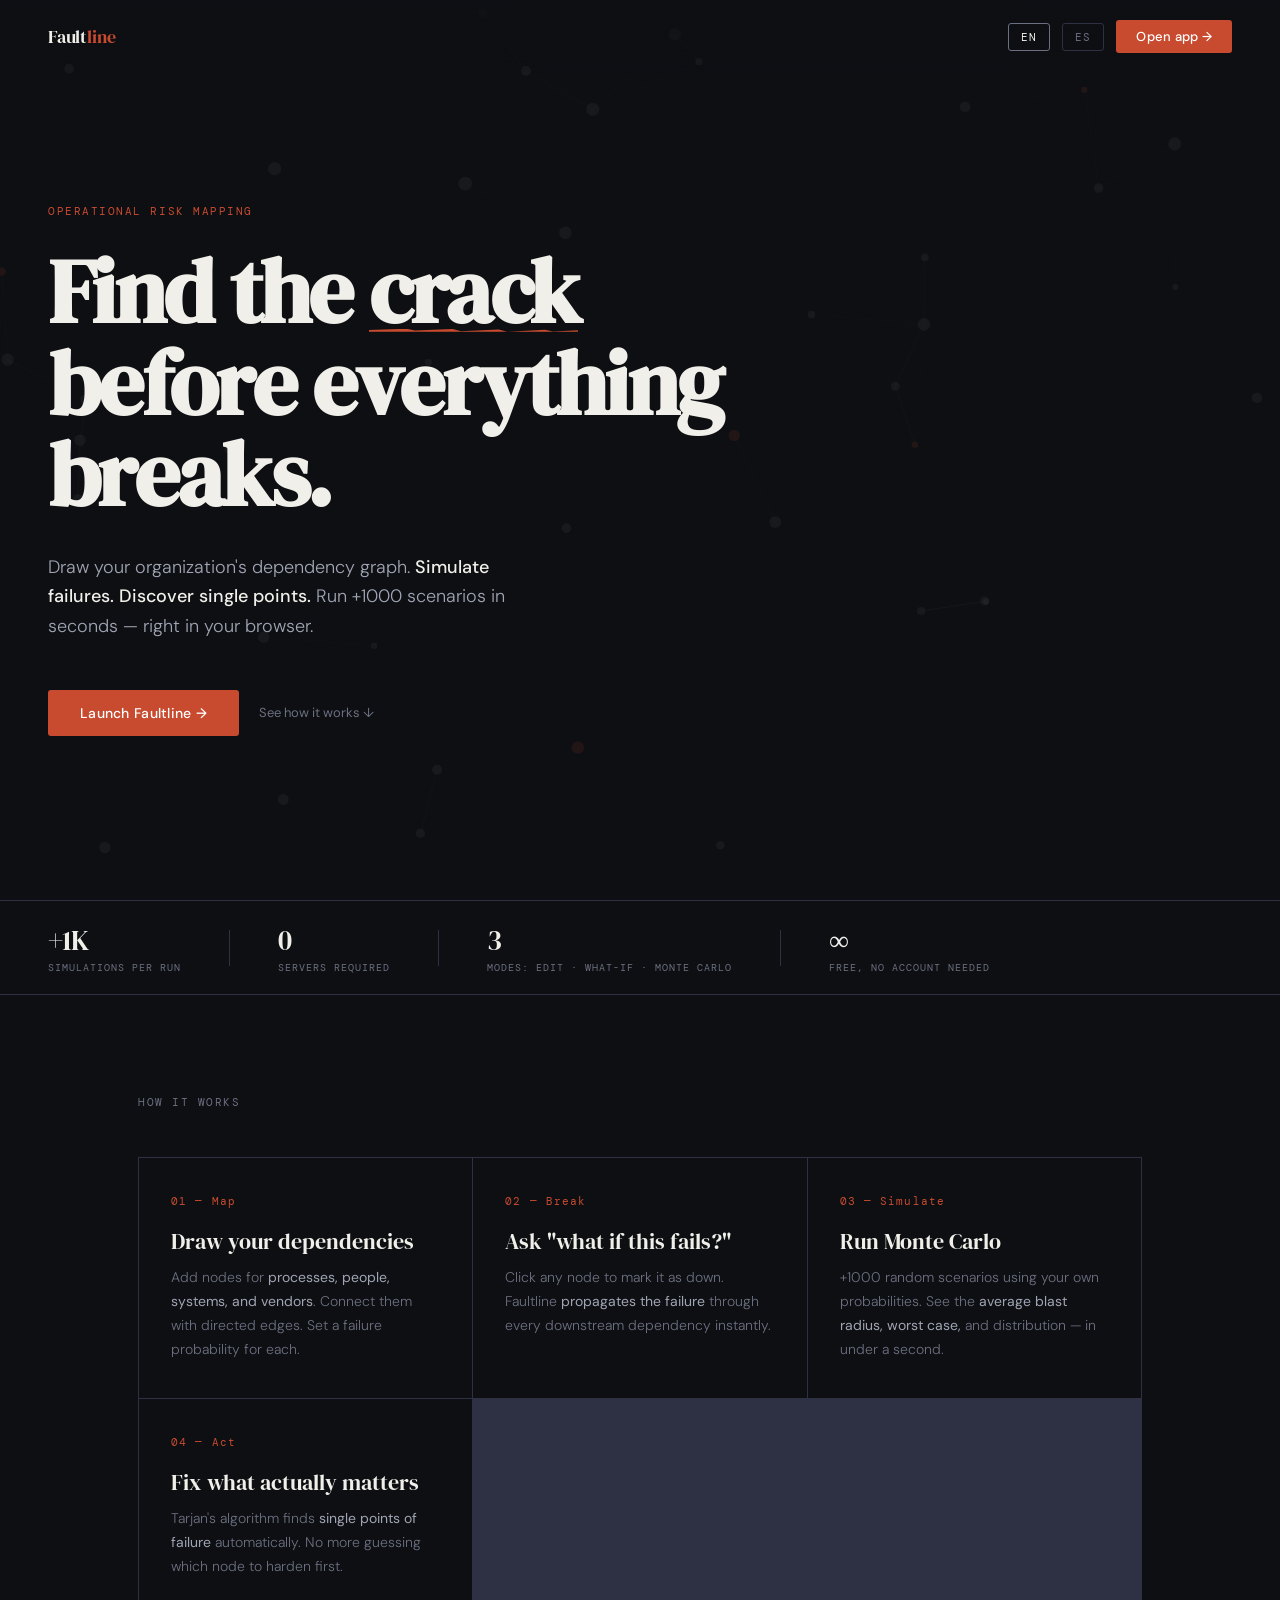
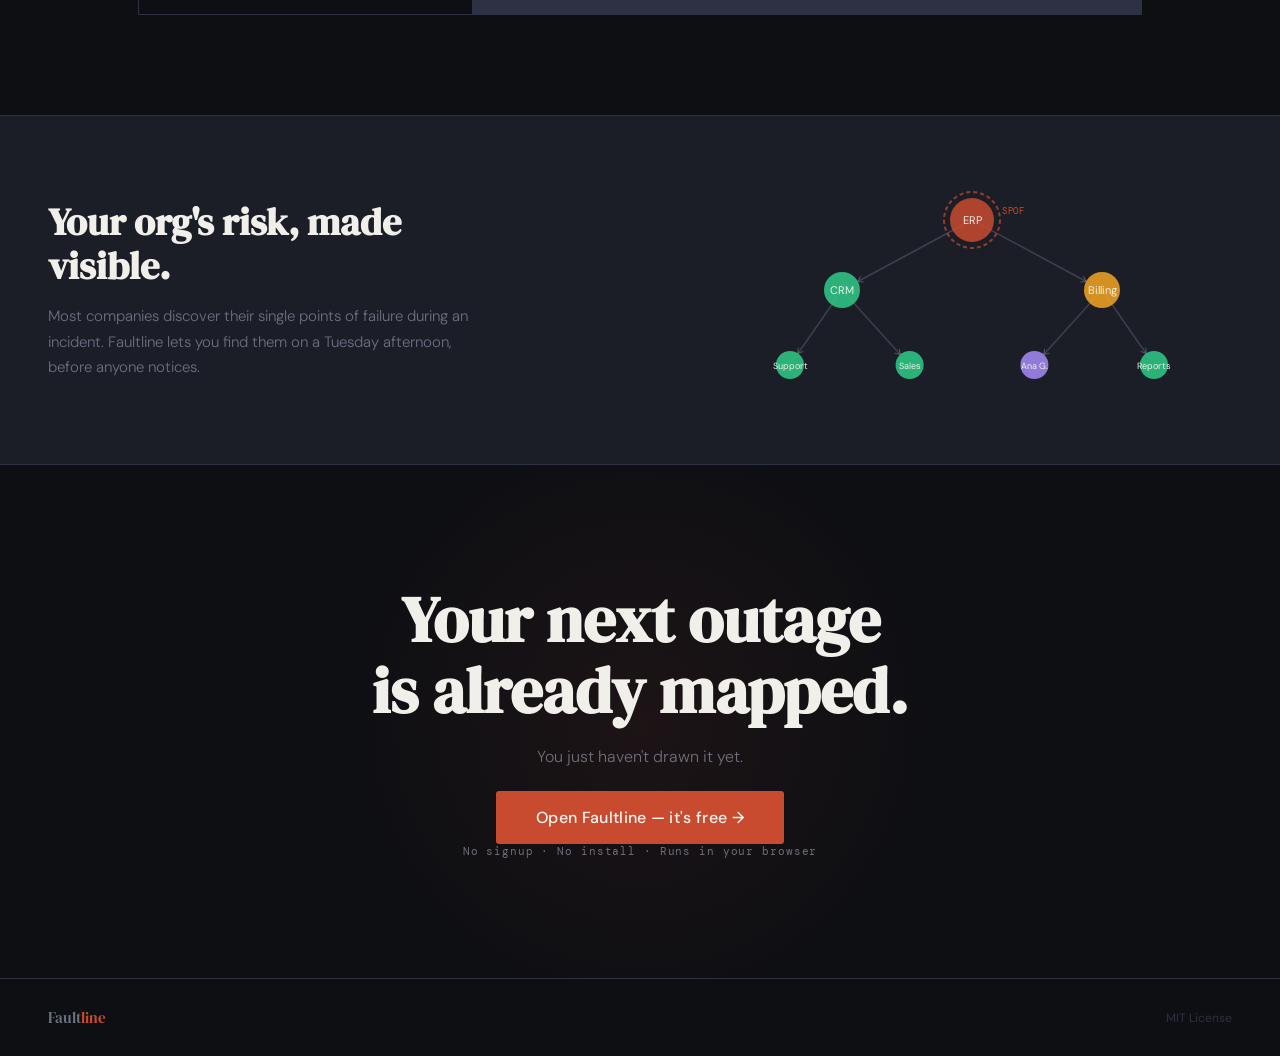
==== index.html @ 4421be66 "First Commit" ====
<!DOCTYPE html>
<html lang="en">
<head>
<meta charset="UTF-8">
<meta name="viewport" content="width=device-width, initial-scale=1.0">
<title>Faultline — Find the crack before everything breaks</title>
<link rel="preconnect" href="https://fonts.googleapis.com">
<link rel="preconnect" href="https://fonts.gstatic.com" crossorigin>
<link href="https://fonts.googleapis.com/css2?family=DM+Serif+Display:ital@0;1&family=DM+Sans:wght@300;400;500&family=DM+Mono&display=swap" rel="stylesheet">
<style>
*, *::before, *::after { box-sizing: border-box; margin: 0; padding: 0; }
:root {
  --ink:#0e0f13; --ink2:#1c1e27; --ink3:#2e3144;
  --smoke:#6b7080; --mist:#a0a5b4; --paper:#f0efe9;
  --crack:#c84b2f; --crack2:#e8623f;
  --serif:'DM Serif Display',Georgia,serif;
  --sans:'DM Sans',system-ui,sans-serif;
  --mono:'DM Mono',monospace;
}
html { scroll-behavior: smooth; }
body { font-family:var(--sans); background:var(--ink); color:var(--paper); min-height:100vh; overflow-x:hidden; }

nav {
  position:fixed; top:0; left:0; right:0; z-index:100;
  display:flex; align-items:center; justify-content:space-between;
  padding:20px 48px;
  background:linear-gradient(to bottom,rgba(14,15,19,.95) 0%,transparent 100%);
}
.nav-logo { font-family:var(--serif); font-size:18px; color:var(--paper); letter-spacing:-.01em; }
.nav-logo em { color:var(--crack); font-style:normal; }
.nav-right { display:flex; align-items:center; gap:12px; }
.lang-btn {
  font-family:var(--mono); font-size:11px; letter-spacing:.1em;
  padding:6px 12px; border-radius:3px; cursor:pointer;
  border:1px solid var(--ink3); background:transparent; color:var(--smoke);
  transition:all .15s;
}
.lang-btn.active { border-color:var(--smoke); color:var(--paper); }
.lang-btn:hover { color:var(--paper); }
.nav-cta {
  font-size:13px; font-weight:500; padding:8px 20px; border-radius:3px;
  background:var(--crack); color:#fff; text-decoration:none; transition:background .15s; letter-spacing:.02em;
}
.nav-cta:hover { background:var(--crack2); }

#hero {
  min-height:100vh; display:flex; flex-direction:column; justify-content:center;
  padding:120px 48px 80px; position:relative; overflow:hidden;
}
#bg-canvas { position:absolute; inset:0; width:100%; height:100%; pointer-events:none; opacity:.18; }
.hero-eyebrow { font-family:var(--mono); font-size:11px; letter-spacing:.14em; text-transform:uppercase; color:var(--crack); margin-bottom:28px; }
.hero-headline { font-family:var(--serif); font-size:clamp(52px,7vw,96px); line-height:1.02; letter-spacing:-.03em; color:var(--paper); max-width:820px; position:relative; }
.crack-word { position:relative; display:inline-block; }
.crack-word::after {
  content:''; position:absolute; bottom:6px; left:0; right:0; height:3px;
  background:var(--crack);
  clip-path:polygon(0% 40%,18% 0%,22% 60%,40% 10%,44% 80%,62% 20%,66% 100%,84% 30%,88% 90%,100% 50%,100% 100%,0% 100%);
}
.hero-sub { margin-top:32px; font-size:18px; font-weight:300; color:var(--mist); max-width:480px; line-height:1.65; }
.hero-sub strong { color:var(--paper); font-weight:500; }
.hero-actions { margin-top:48px; display:flex; align-items:center; gap:20px; flex-wrap:wrap; }
.btn-launch { font-family:var(--sans); font-size:14px; font-weight:500; padding:14px 32px; border-radius:3px; background:var(--crack); color:#fff; text-decoration:none; transition:background .15s; letter-spacing:.02em; }
.btn-launch:hover { background:var(--crack2); }
.btn-ghost { font-size:13px; color:var(--smoke); text-decoration:none; transition:color .15s; }
.btn-ghost:hover { color:var(--paper); }

#proof { padding:20px 48px; border-top:1px solid var(--ink3); border-bottom:1px solid var(--ink3); display:flex; gap:48px; flex-wrap:wrap; align-items:center; }
.proof-item { display:flex; flex-direction:column; gap:2px; }
.proof-num { font-family:var(--serif); font-size:28px; color:var(--paper); letter-spacing:-.03em; }
.proof-lbl { font-family:var(--mono); font-size:10px; letter-spacing:.1em; text-transform:uppercase; color:var(--smoke); }
.proof-sep { width:1px; height:36px; background:var(--ink3); }

#how { padding:100px 48px; max-width:1100px; margin:0 auto; }
.section-eyebrow { font-family:var(--mono); font-size:11px; letter-spacing:.14em; text-transform:uppercase; color:var(--smoke); margin-bottom:48px; }
.how-grid { display:grid; grid-template-columns:repeat(auto-fit,minmax(260px,1fr)); gap:1px; background:var(--ink3); border:1px solid var(--ink3); }
.how-card { background:var(--ink); padding:36px 32px; transition:background .15s; }
.how-card:hover { background:var(--ink2); }
.how-num { font-family:var(--mono); font-size:11px; color:var(--crack); margin-bottom:20px; letter-spacing:.1em; }
.how-title { font-family:var(--serif); font-size:22px; color:var(--paper); margin-bottom:12px; line-height:1.2; }
.how-body { font-size:14px; color:var(--smoke); line-height:1.7; font-weight:300; }
.how-body strong { color:var(--mist); font-weight:400; }

#demo-strip { background:var(--ink2); border-top:1px solid var(--ink3); border-bottom:1px solid var(--ink3); padding:64px 48px; display:flex; align-items:center; justify-content:space-between; gap:48px; flex-wrap:wrap; }
.demo-copy { max-width:420px; }
.demo-copy h2 { font-family:var(--serif); font-size:clamp(28px,3vw,40px); color:var(--paper); line-height:1.15; margin-bottom:16px; }
.demo-copy p { font-size:15px; color:var(--smoke); line-height:1.7; font-weight:300; }
.demo-visual { flex:1; min-width:280px; max-width:520px; }
#mini-graph { width:100%; height:220px; display:block; }

#cta-section { padding:120px 48px; text-align:center; position:relative; overflow:hidden; }
#cta-section::before { content:''; position:absolute; top:50%; left:50%; transform:translate(-50%,-50%); width:600px; height:600px; background:radial-gradient(circle,rgba(200,75,47,.08) 0%,transparent 70%); pointer-events:none; }
.cta-headline { font-family:var(--serif); font-size:clamp(36px,5vw,64px); color:var(--paper); line-height:1.1; margin-bottom:20px; position:relative; }
.cta-sub { font-size:16px; color:var(--smoke); margin-bottom:40px; font-weight:300; }
.cta-note { margin-top:16px; font-family:var(--mono); font-size:11px; color:var(--smoke); letter-spacing:.08em; }

footer { padding:28px 48px; border-top:1px solid var(--ink3); display:flex; justify-content:space-between; align-items:center; flex-wrap:wrap; gap:12px; }
.footer-logo { font-family:var(--serif); font-size:15px; color:var(--smoke); }
.footer-logo em { color:var(--crack); font-style:normal; }
.footer-copy { font-size:12px; color:var(--ink3); }

@media (max-width:640px) {
  nav { padding:16px 24px; }
  #hero { padding:100px 24px 60px; }
  #proof { padding:20px 24px; gap:28px; }
  #how { padding:60px 24px; }
  #demo-strip { padding:48px 24px; }
  #cta-section { padding:80px 24px; }
  footer { padding:24px; }
  .proof-sep { display:none; }
}
@media (prefers-reduced-motion:reduce) { * { animation:none !important; transition:none !important; } }
</style>
</head>
<body>

<nav>
  <div class="nav-logo">Fault<em>line</em></div>
  <div class="nav-right">
    <button class="lang-btn active" onclick="setLang('en')" id="btn-en">EN</button>
    <button class="lang-btn" onclick="setLang('es')" id="btn-es">ES</button>
    <a href="app.html" class="nav-cta" id="nav-cta-link">Open app →</a>
  </div>
</nav>

<section id="hero">
  <svg id="bg-canvas" aria-hidden="true"></svg>
  <div class="hero-eyebrow" id="t-eyebrow"></div>
  <h1 class="hero-headline" id="t-headline"></h1>
  <p class="hero-sub" id="t-sub"></p>
  <div class="hero-actions">
    <a href="app.html" class="btn-launch" id="t-launch"></a>
    <a href="#how" class="btn-ghost" id="t-scroll"></a>
  </div>
</section>

<div id="proof">
  <div class="proof-item"><span class="proof-num">+1K</span><span class="proof-lbl" id="t-p1"></span></div>
  <div class="proof-sep"></div>
  <div class="proof-item"><span class="proof-num">0</span><span class="proof-lbl" id="t-p2"></span></div>
  <div class="proof-sep"></div>
  <div class="proof-item"><span class="proof-num">3</span><span class="proof-lbl" id="t-p3"></span></div>
  <div class="proof-sep"></div>
  <div class="proof-item"><span class="proof-num">∞</span><span class="proof-lbl" id="t-p4"></span></div>
</div>

<section id="how">
  <div class="section-eyebrow" id="t-how-eyebrow"></div>
  <div class="how-grid">
    <div class="how-card"><div class="how-num" id="t-s1n"></div><div class="how-title" id="t-s1t"></div><p class="how-body" id="t-s1b"></p></div>
    <div class="how-card"><div class="how-num" id="t-s2n"></div><div class="how-title" id="t-s2t"></div><p class="how-body" id="t-s2b"></p></div>
    <div class="how-card"><div class="how-num" id="t-s3n"></div><div class="how-title" id="t-s3t"></div><p class="how-body" id="t-s3b"></p></div>
    <div class="how-card"><div class="how-num" id="t-s4n"></div><div class="how-title" id="t-s4t"></div><p class="how-body" id="t-s4b"></p></div>
  </div>
</section>

<div id="demo-strip">
  <div class="demo-copy">
    <h2 id="t-demo-h"></h2>
    <p id="t-demo-p"></p>
  </div>
  <div class="demo-visual">
    <svg id="mini-graph" aria-hidden="true"></svg>
  </div>
</div>

<section id="cta-section">
  <h2 class="cta-headline" id="t-cta-h"></h2>
  <p class="cta-sub" id="t-cta-s"></p>
  <a href="app.html" class="btn-launch" style="font-size:16px;padding:16px 40px" id="t-cta-btn"></a>
  <p class="cta-note" id="t-cta-note"></p>
</section>

<footer>
  <div class="footer-logo">Fault<em>line</em></div>
  <div class="footer-copy">MIT License</div>
</footer>

<script>
const T = {
  en: {
    lang: 'en',
    navCta: 'Open app →',
    eyebrow: 'Operational risk mapping',
    headline: 'Find the <span class="crack-word">crack</span><br>before everything<br>breaks.',
    sub: 'Draw your organization\'s dependency graph. <strong>Simulate failures. Discover single points.</strong> Run +1000 scenarios in seconds — right in your browser.',
    launch: 'Launch Faultline →',
    scroll: 'See how it works ↓',
    p1: 'simulations per run',
    p2: 'servers required',
    p3: 'modes: edit · what-if · monte carlo',
    p4: 'free, no account needed',
    howEyebrow: 'How it works',
    s1n:'01 — Map', s1t:'Draw your dependencies',
    s1b:'Add nodes for <strong>processes, people, systems, and vendors</strong>. Connect them with directed edges. Set a failure probability for each.',
    s2n:'02 — Break', s2t:'Ask "what if this fails?"',
    s2b:'Click any node to mark it as down. Faultline <strong>propagates the failure</strong> through every downstream dependency instantly.',
    s3n:'03 — Simulate', s3t:'Run Monte Carlo',
    s3b:'+1000 random scenarios using your own probabilities. See the <strong>average blast radius, worst case,</strong> and distribution — in under a second.',
    s4n:'04 — Act', s4t:'Fix what actually matters',
    s4b:'Tarjan\'s algorithm finds <strong>single points of failure</strong> automatically. No more guessing which node to harden first.',
    demoH: 'Your org\'s risk, made visible.',
    demoP: 'Most companies discover their single points of failure during an incident. Faultline lets you find them on a Tuesday afternoon, before anyone notices.',
    ctaH: 'Your next outage<br>is already mapped.',
    ctaS: 'You just haven\'t drawn it yet.',
    ctaBtn: 'Open Faultline — it\'s free →',
    ctaNote: 'No signup · No install · Runs in your browser',
  },
  es: {
    lang: 'es',
    navCta: 'Abrir app →',
    eyebrow: 'Mapeo de riesgo operacional',
    headline: 'Encuentra la <span class="crack-word">grieta</span><br>antes de que todo<br>colapse.',
    sub: 'Dibuja el grafo de dependencias de tu organización. <strong>Simula fallos. Descubre puntos únicos.</strong> Corre +1000 escenarios en segundos — directo en tu browser.',
    launch: 'Abrir Faultline →',
    scroll: 'Ver cómo funciona ↓',
    p1: 'simulaciones por corrida',
    p2: 'servidores necesarios',
    p3: 'modos: editar · qué pasa si · monte carlo',
    p4: 'gratis, sin cuenta',
    howEyebrow: 'Cómo funciona',
    s1n:'01 — Mapear', s1t:'Dibuja tus dependencias',
    s1b:'Agrega nodos para <strong>procesos, personas, sistemas y proveedores</strong>. Conéctalos con aristas dirigidas. Define la probabilidad de fallo de cada uno.',
    s2n:'02 — Romper', s2t:'Pregunta "¿qué pasa si falla?"',
    s2b:'Haz clic en cualquier nodo para marcarlo como caído. Faultline <strong>propaga el fallo</strong> por todas las dependencias aguas abajo al instante.',
    s3n:'03 — Simular', s3t:'Corre Monte Carlo',
    s3b:'+1000 escenarios aleatorios usando tus propias probabilidades. Ve el <strong>radio de impacto promedio, el peor caso</strong> y la distribución — en menos de un segundo.',
    s4n:'04 — Actuar', s4t:'Arregla lo que realmente importa',
    s4b:'El algoritmo de Tarjan encuentra <strong>puntos únicos de fallo</strong> automáticamente. Sin adivinar qué nodo reforzar primero.',
    demoH: 'El riesgo de tu org, hecho visible.',
    demoP: 'La mayoría de las empresas descubre sus puntos únicos de fallo durante un incidente. Faultline te deja encontrarlos un martes por la tarde, antes de que alguien se entere.',
    ctaH: 'Tu próximo outage<br>ya está mapeado.',
    ctaS: 'Solo falta que lo dibujes.',
    ctaBtn: 'Abrir Faultline — es gratis →',
    ctaNote: 'Sin registro · Sin instalación · Corre en tu browser',
  }
};

let currentLang = localStorage.getItem('fl-lang') || 'en';

function setLang(lang) {
  currentLang = lang;
  localStorage.setItem('fl-lang', lang);
  document.documentElement.lang = lang;
  document.getElementById('btn-en').classList.toggle('active', lang==='en');
  document.getElementById('btn-es').classList.toggle('active', lang==='es');
  const t = T[lang];
  document.title = lang==='en'
    ? 'Faultline — Find the crack before everything breaks'
    : 'Faultline — Encuentra la grieta antes de que todo colapse';
  document.getElementById('nav-cta-link').textContent = t.navCta;
  document.getElementById('t-eyebrow').textContent = t.eyebrow;
  document.getElementById('t-headline').innerHTML = t.headline;
  document.getElementById('t-sub').innerHTML = t.sub;
  document.getElementById('t-launch').textContent = t.launch;
  document.getElementById('t-scroll').textContent = t.scroll;
  document.getElementById('t-p1').textContent = t.p1;
  document.getElementById('t-p2').textContent = t.p2;
  document.getElementById('t-p3').textContent = t.p3;
  document.getElementById('t-p4').textContent = t.p4;
  document.getElementById('t-how-eyebrow').textContent = t.howEyebrow;
  ['1','2','3','4'].forEach(n => {
    document.getElementById('t-s'+n+'n').textContent = t['s'+n+'n'];
    document.getElementById('t-s'+n+'t').textContent = t['s'+n+'t'];
    document.getElementById('t-s'+n+'b').innerHTML  = t['s'+n+'b'];
  });
  document.getElementById('t-demo-h').textContent = t.demoH;
  document.getElementById('t-demo-p').textContent = t.demoP;
  document.getElementById('t-cta-h').innerHTML  = t.ctaH;
  document.getElementById('t-cta-s').textContent = t.ctaS;
  document.getElementById('t-cta-btn').textContent = t.ctaBtn;
  document.getElementById('t-cta-note').textContent = t.ctaNote;
}

// ── BG GRAPH ──
(function(){
  const svg=document.getElementById('bg-canvas');
  const W=window.innerWidth, H=window.innerHeight;
  svg.setAttribute('viewBox',`0 0 ${W} ${H}`);
  const nodes=[];
  const count=Math.floor(W*H/28000);
  for(let i=0;i<count;i++) nodes.push({x:Math.random()*W,y:Math.random()*H});
  nodes.forEach((a,i)=>{
    nodes.forEach((b,j)=>{
      if(j<=i) return;
      const dx=a.x-b.x,dy=a.y-b.y,d=Math.sqrt(dx*dx+dy*dy);
      if(d<180){
        const l=document.createElementNS('http://www.w3.org/2000/svg','line');
        l.setAttribute('x1',a.x);l.setAttribute('y1',a.y);
        l.setAttribute('x2',b.x);l.setAttribute('y2',b.y);
        l.setAttribute('stroke','#f0efe9');l.setAttribute('stroke-width','0.5');
        l.setAttribute('stroke-opacity',String(.3*(1-d/180)));
        svg.appendChild(l);
      }
    });
  });
  nodes.forEach((n,i)=>{
    const c=document.createElementNS('http://www.w3.org/2000/svg','circle');
    c.setAttribute('cx',n.x);c.setAttribute('cy',n.y);c.setAttribute('r',3+Math.random()*4);
    const isCrack=i%9===0;
    c.setAttribute('fill',isCrack?'#c84b2f':'#f0efe9');
    c.setAttribute('fill-opacity',isCrack?'0.6':'0.25');
    svg.appendChild(c);
  });
})();

// ── MINI GRAPH ──
(function(){
  const svg=document.getElementById('mini-graph');
  const W=svg.clientWidth||480, H=220;
  svg.setAttribute('viewBox',`0 0 ${W} ${H}`);
  const ns=[
    {x:W*.5,y:40,label:'ERP',color:'#c84b2f',r:22,spof:true},
    {x:W*.25,y:110,label:'CRM',color:'#2ecc88',r:18},
    {x:W*.75,y:110,label:'Billing',color:'#f5a623',r:18},
    {x:W*.15,y:185,label:'Support',color:'#2ecc88',r:14},
    {x:W*.38,y:185,label:'Sales',color:'#2ecc88',r:14},
    {x:W*.62,y:185,label:'Ana G.',color:'#a78bfa',r:14},
    {x:W*.85,y:185,label:'Reports',color:'#2ecc88',r:14},
  ];
  const es=[[0,1],[0,2],[1,3],[1,4],[2,5],[2,6]];
  const defs=document.createElementNS('http://www.w3.org/2000/svg','defs');
  defs.innerHTML=`<marker id="ma" viewBox="0 0 10 10" refX="8" refY="5" markerWidth="5" markerHeight="5" orient="auto-start-reverse"><path d="M2 1L8 5L2 9" fill="none" stroke="rgba(160,165,180,.4)" stroke-width="1.5" stroke-linecap="round"/></marker>`;
  svg.appendChild(defs);
  es.forEach(([a,b])=>{
    const na=ns[a],nb=ns[b],dx=nb.x-na.x,dy=nb.y-na.y,l=Math.sqrt(dx*dx+dy*dy);
    const line=document.createElementNS('http://www.w3.org/2000/svg','line');
    line.setAttribute('x1',na.x);line.setAttribute('y1',na.y);
    line.setAttribute('x2',nb.x-(dx/l)*nb.r);line.setAttribute('y2',nb.y-(dy/l)*nb.r);
    line.setAttribute('stroke','rgba(160,165,180,.25)');line.setAttribute('stroke-width','1.5');
    line.setAttribute('marker-end','url(#ma)');
    svg.appendChild(line);
  });
  ns.forEach(n=>{
    const g=document.createElementNS('http://www.w3.org/2000/svg','g');
    if(n.spof){
      const ring=document.createElementNS('http://www.w3.org/2000/svg','circle');
      ring.setAttribute('cx',n.x);ring.setAttribute('cy',n.y);ring.setAttribute('r',n.r+6);
      ring.setAttribute('fill','none');ring.setAttribute('stroke','#c84b2f');
      ring.setAttribute('stroke-width','2');ring.setAttribute('stroke-dasharray','4 3');ring.setAttribute('opacity','0.7');
      g.appendChild(ring);
      const tag=document.createElementNS('http://www.w3.org/2000/svg','text');
      tag.setAttribute('x',n.x+n.r+8);tag.setAttribute('y',n.y-6);
      tag.setAttribute('font-family','DM Mono,monospace');tag.setAttribute('font-size','9');
      tag.setAttribute('fill','#c84b2f');tag.setAttribute('letter-spacing','0.08em');
      tag.textContent='SPOF'; g.appendChild(tag);
    }
    const c=document.createElementNS('http://www.w3.org/2000/svg','circle');
    c.setAttribute('cx',n.x);c.setAttribute('cy',n.y);c.setAttribute('r',n.r);
    c.setAttribute('fill',n.color);c.setAttribute('fill-opacity','0.85');
    g.appendChild(c);
    const t=document.createElementNS('http://www.w3.org/2000/svg','text');
    t.setAttribute('x',n.x);t.setAttribute('y',n.y+4);t.setAttribute('text-anchor','middle');
    t.setAttribute('font-family','DM Sans,sans-serif');t.setAttribute('font-size',n.r>16?'11':'9');
    t.setAttribute('fill','#f0efe9');t.setAttribute('pointer-events','none');
    t.textContent=n.label; g.appendChild(t);
    svg.appendChild(g);
  });
})();

setLang(currentLang);
</script>
</body>
</html>
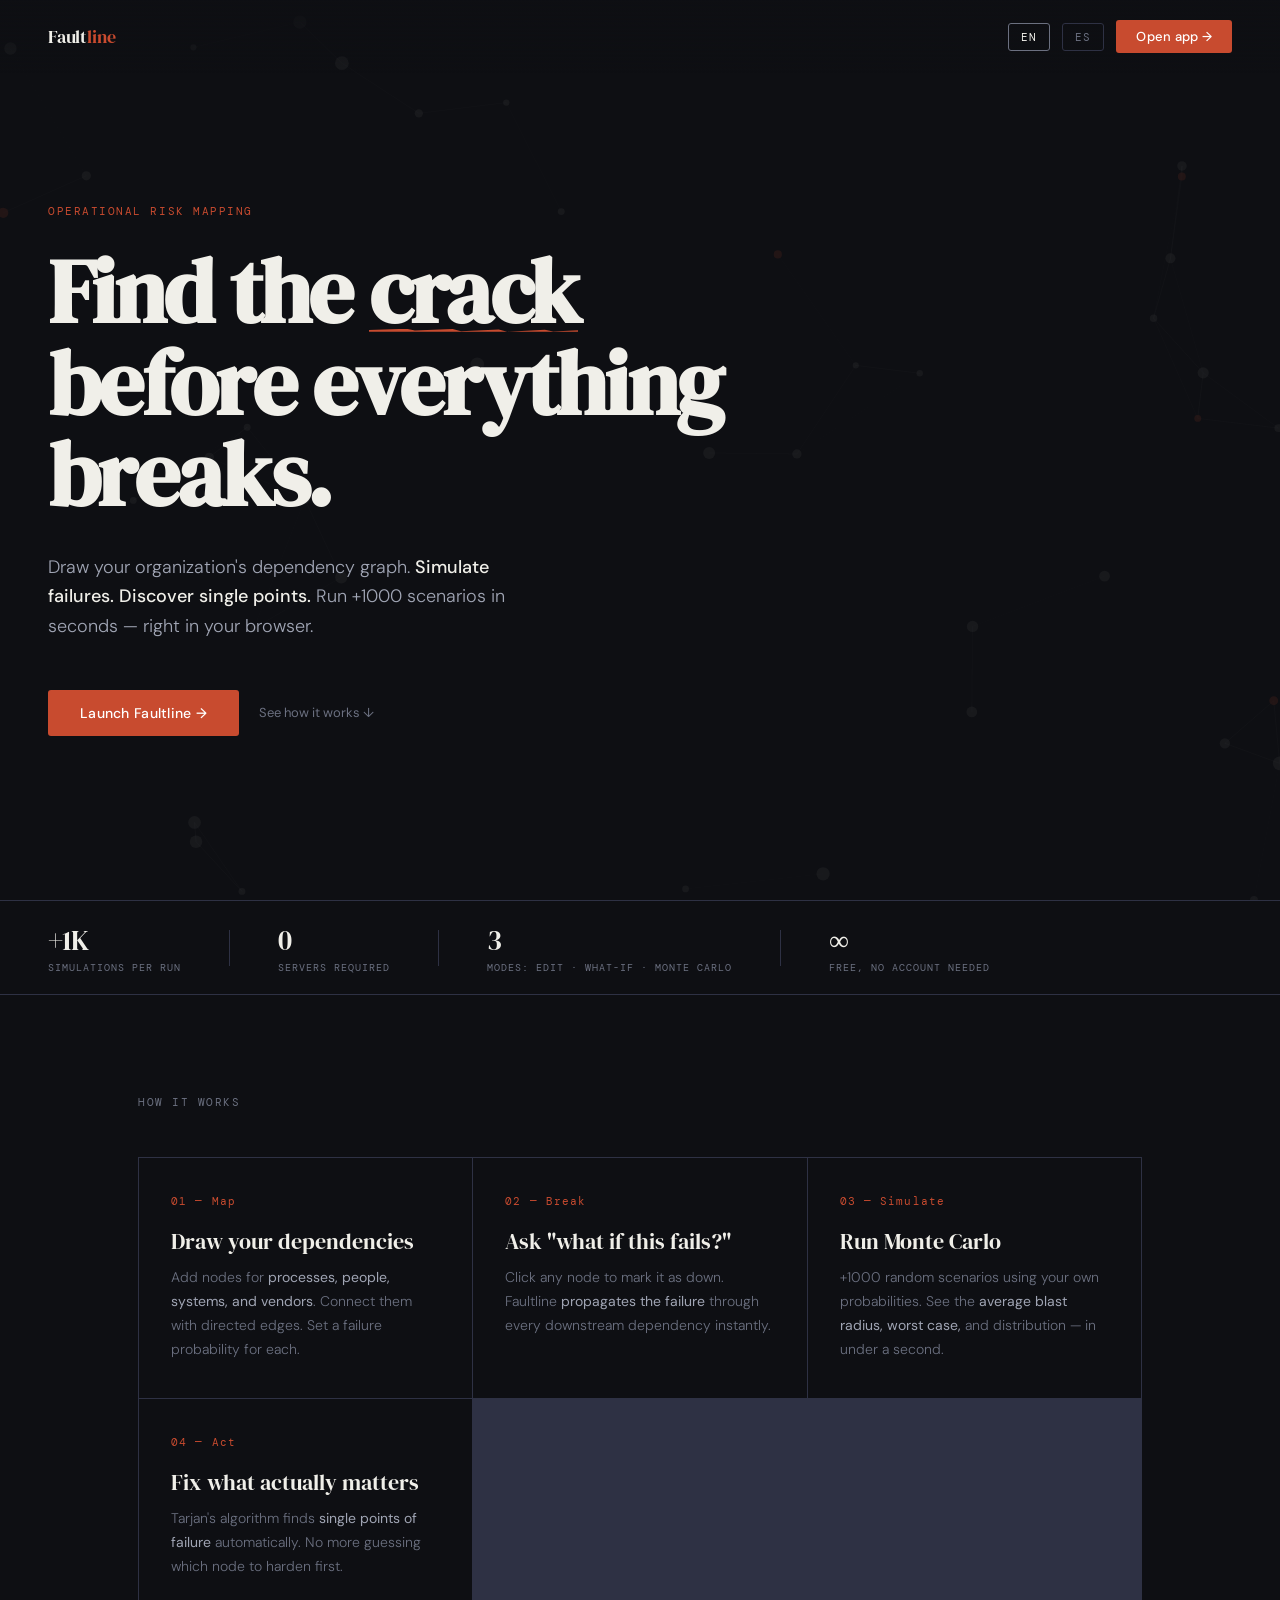
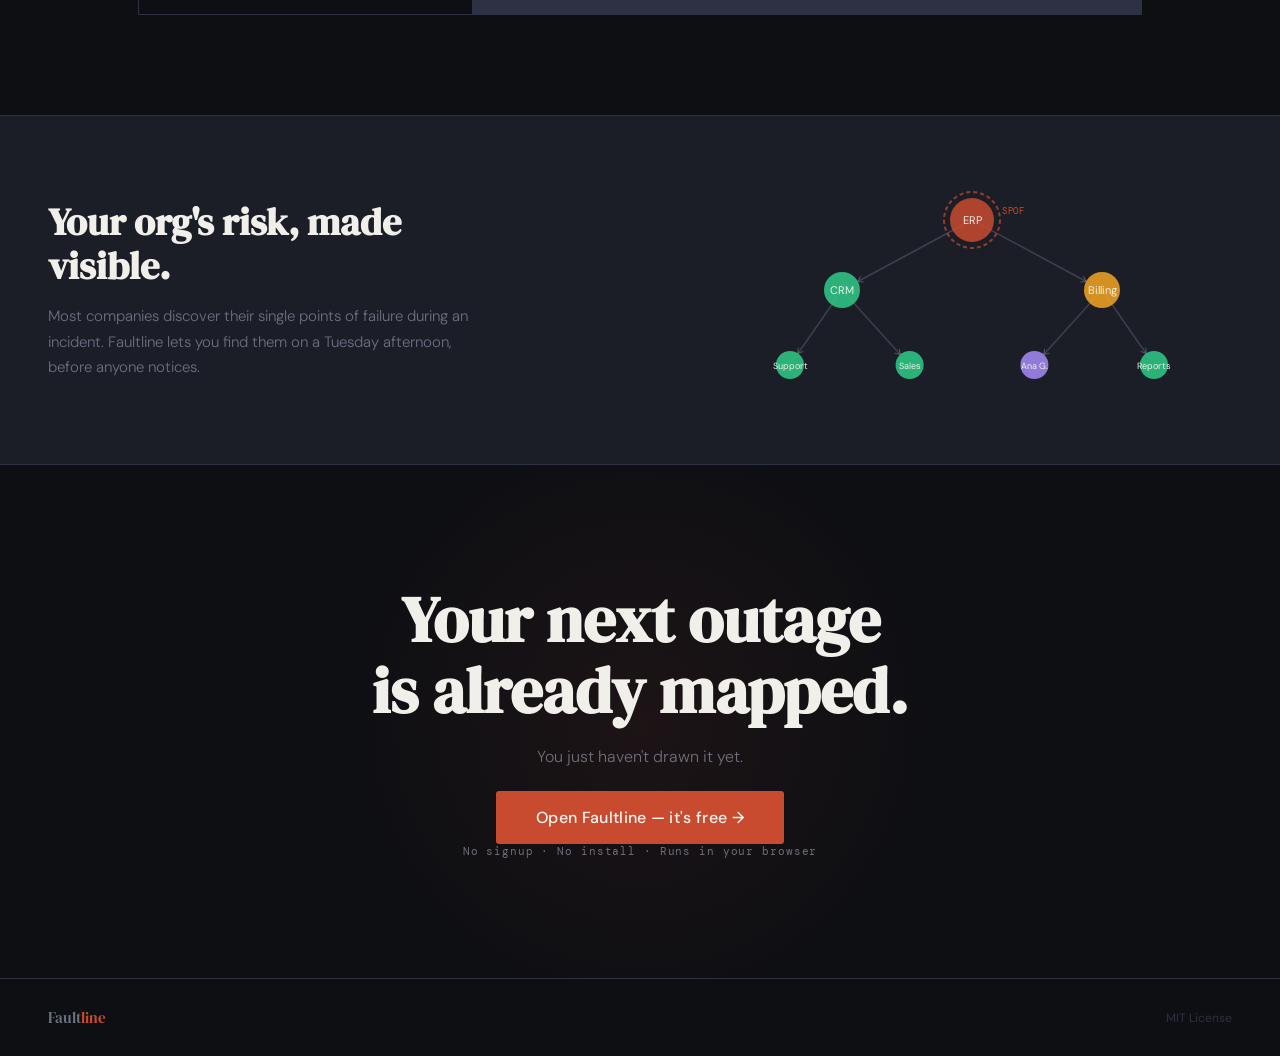
==== commit b37ab1b6: "fix broken link to app" ====
--- a/index.html
+++ b/index.html
@@ -118,7 +118,7 @@
   <div class="nav-right">
     <button class="lang-btn active" onclick="setLang('en')" id="btn-en">EN</button>
     <button class="lang-btn" onclick="setLang('es')" id="btn-es">ES</button>
-    <a href="app.html" class="nav-cta" id="nav-cta-link">Open app →</a>
+    <a href="App/app.html" class="nav-cta" id="nav-cta-link">Open app →</a>
   </div>
 </nav>
 
@@ -166,7 +166,7 @@
 <section id="cta-section">
   <h2 class="cta-headline" id="t-cta-h"></h2>
   <p class="cta-sub" id="t-cta-s"></p>
-  <a href="app.html" class="btn-launch" style="font-size:16px;padding:16px 40px" id="t-cta-btn"></a>
+  <a href="App/app.html" class="btn-launch" style="font-size:16px;padding:16px 40px" id="t-cta-btn"></a>
   <p class="cta-note" id="t-cta-note"></p>
 </section>
 
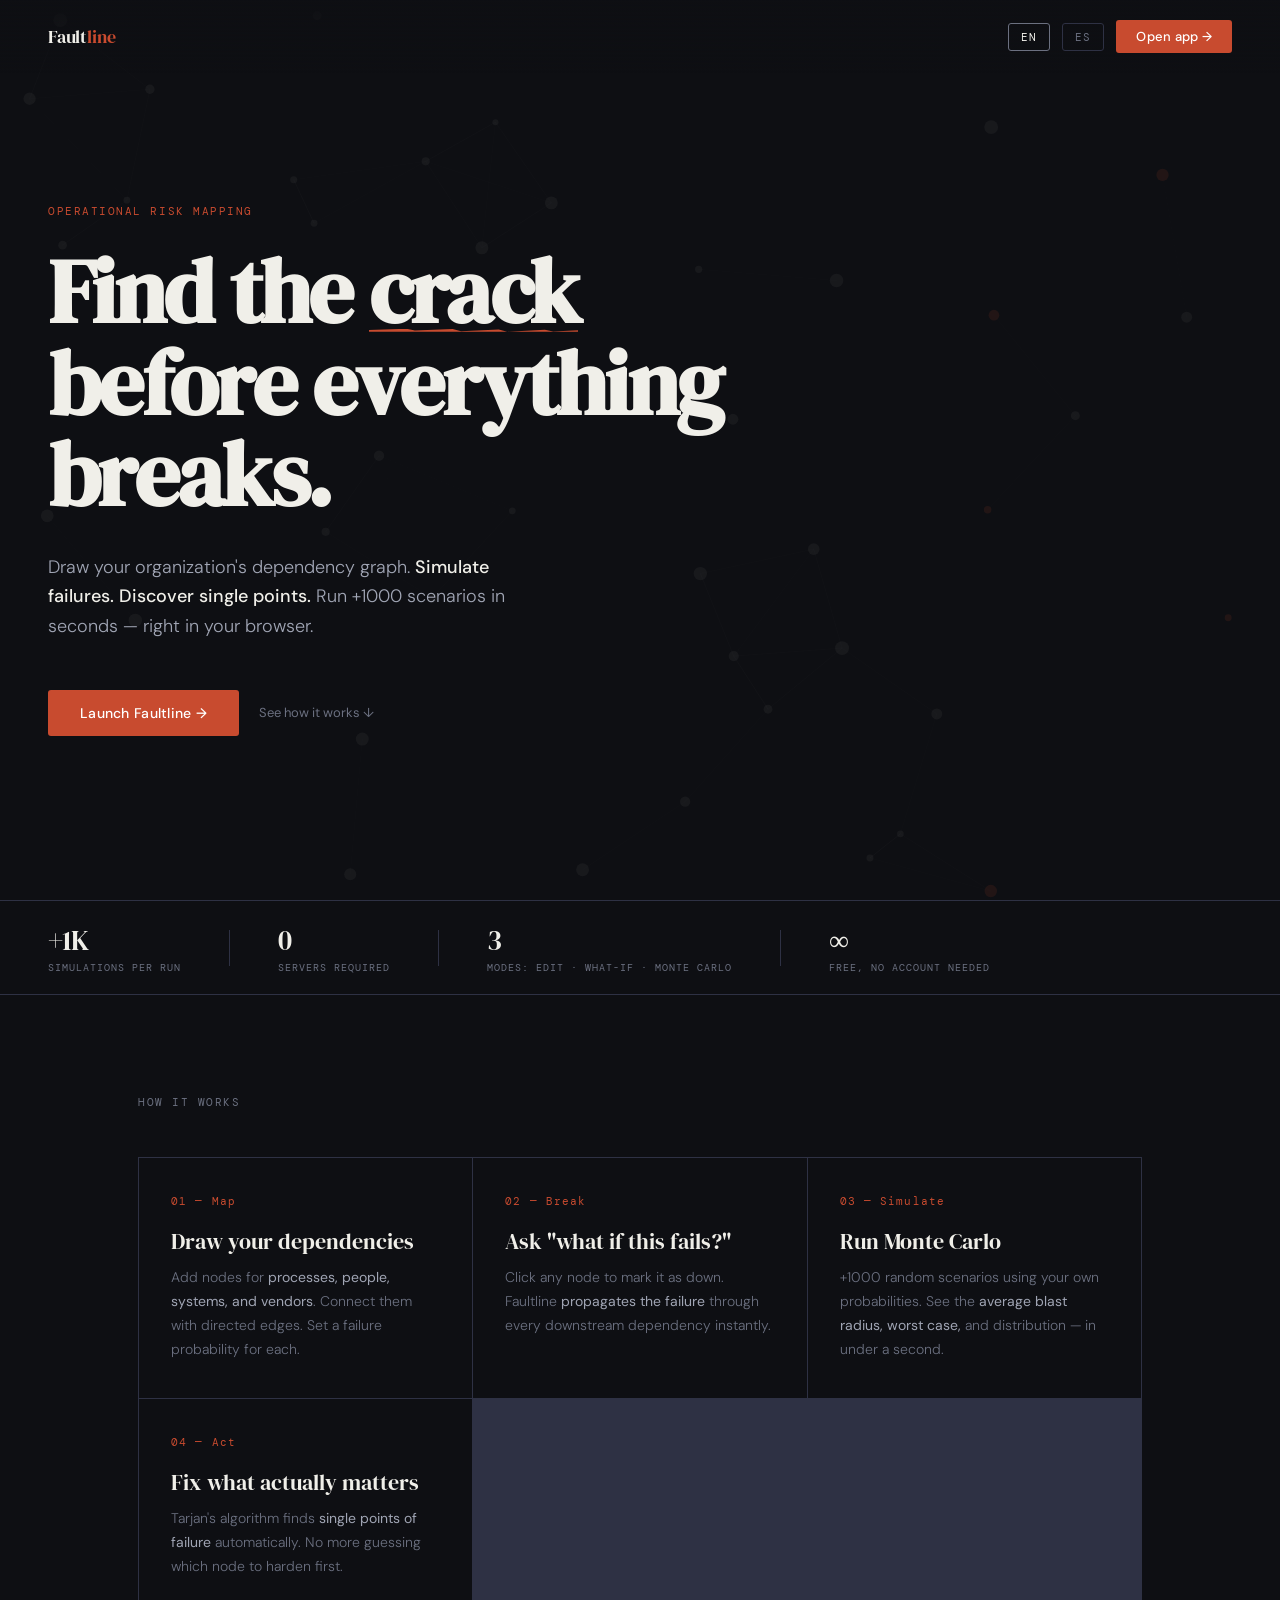
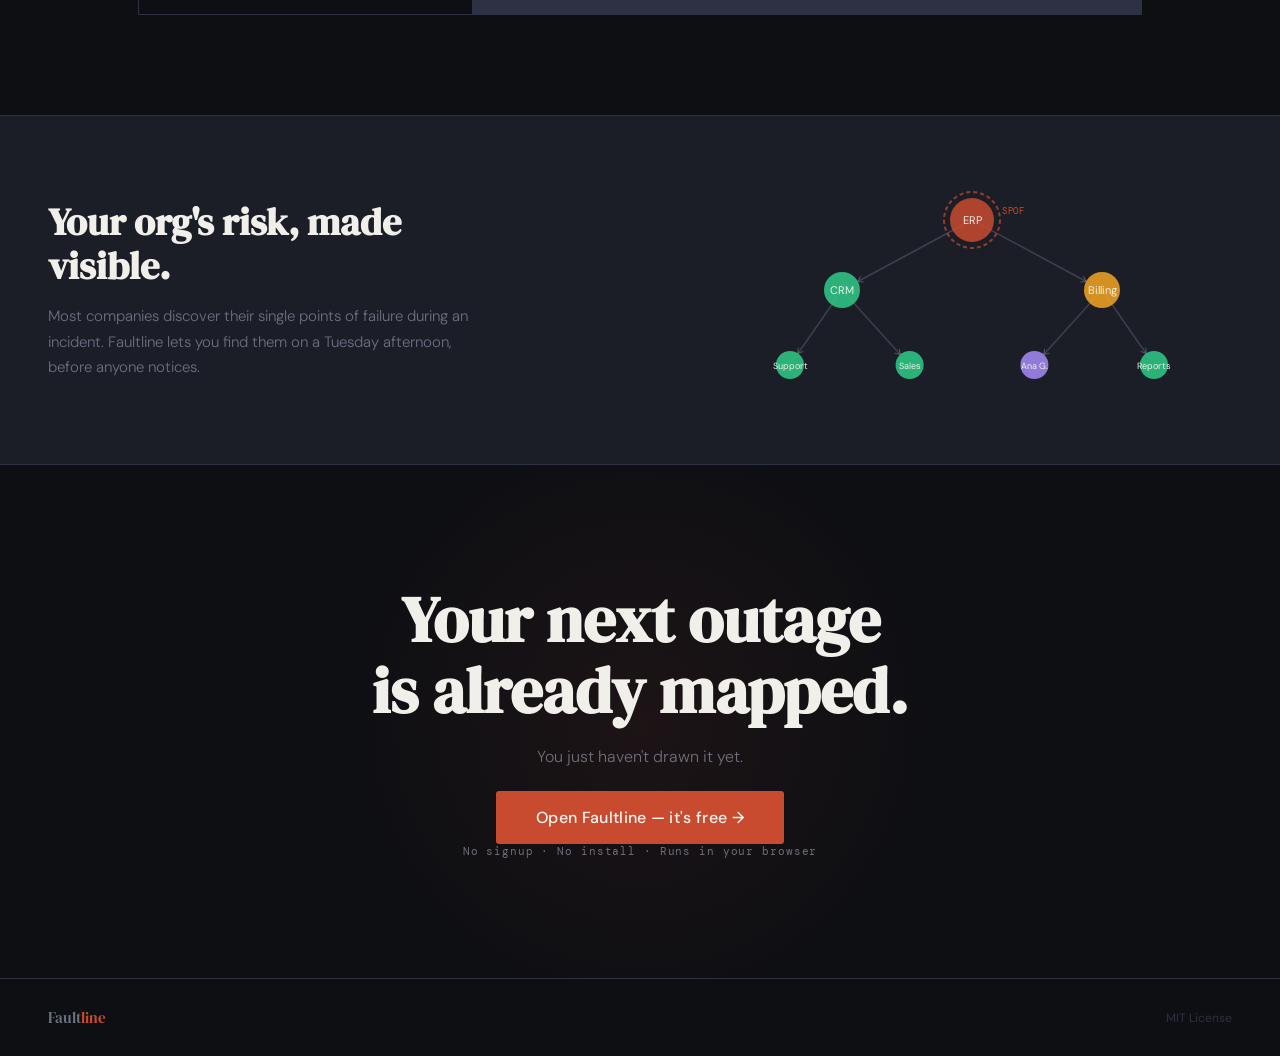
==== commit 378fcca9: "fix launch button" ====
--- a/index.html
+++ b/index.html
@@ -128,7 +128,7 @@
   <h1 class="hero-headline" id="t-headline"></h1>
   <p class="hero-sub" id="t-sub"></p>
   <div class="hero-actions">
-    <a href="app.html" class="btn-launch" id="t-launch"></a>
+    <a href="App/app.html" class="btn-launch" id="t-launch"></a>
     <a href="#how" class="btn-ghost" id="t-scroll"></a>
   </div>
 </section>
